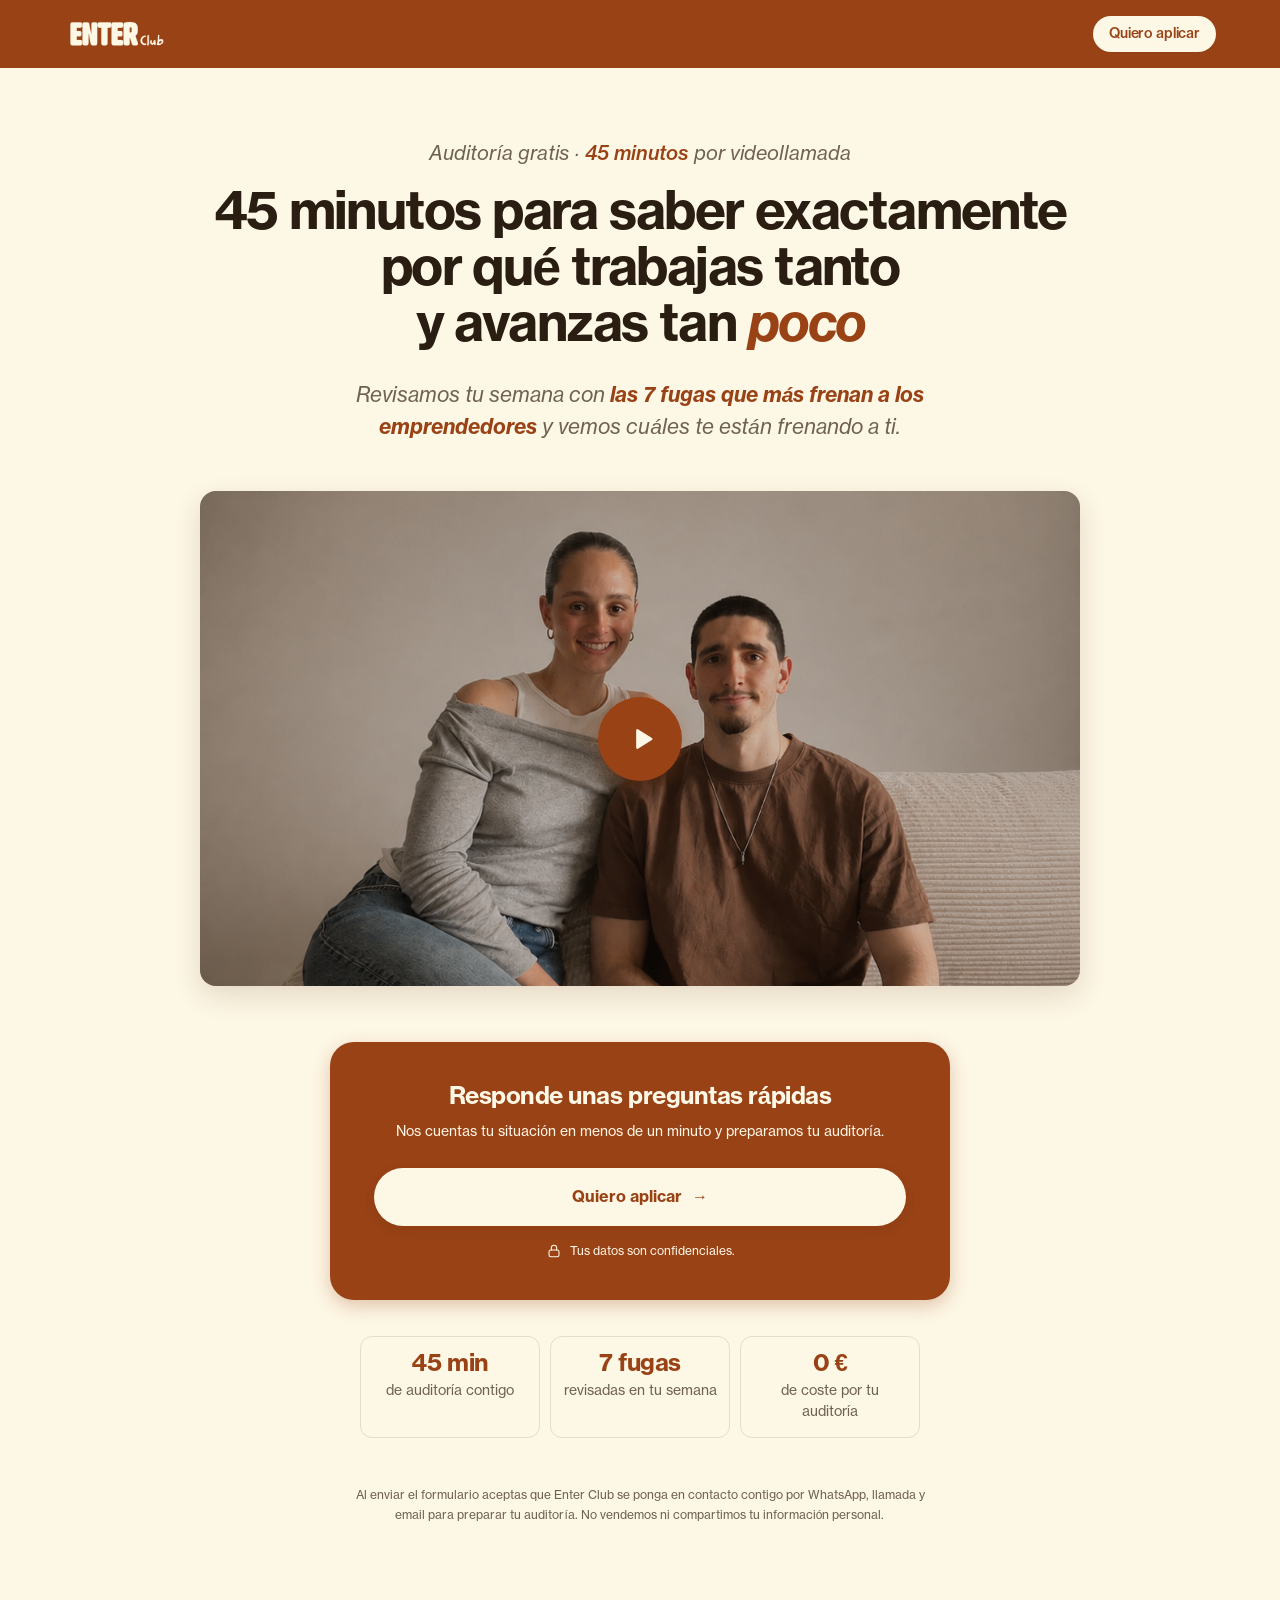
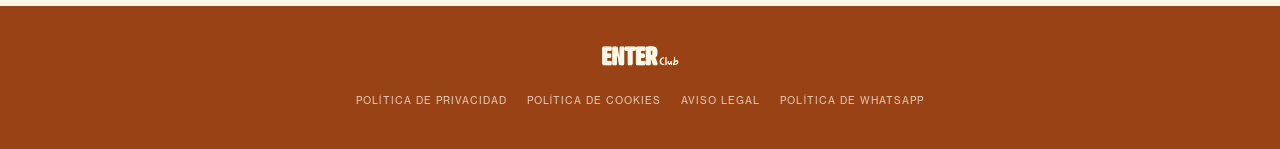
==== auditoria/index.html @ b3eb60d1 "Añadir landing de auditoría, página de gracias y política de WhatsApp - Botón «Auditoría» en la cabe" ====
<!DOCTYPE html>
<html lang="es">
<head>
<meta charset="utf-8">
<meta name="viewport" content="width=device-width, initial-scale=1">
<title>Auditoría gratuita de tu semana | Enter Club</title>
<meta name="description" content="45 minutos por videollamada para revisar tu semana y ver qué fugas te frenan.">
<meta name="robots" content="noindex">
<link rel="stylesheet" href="../css/styles.css">
  <!-- Meta Pixel Code -->
  <script>
  !function(f,b,e,v,n,t,s)
  {if(f.fbq)return;n=f.fbq=function(){n.callMethod?
  n.callMethod.apply(n,arguments):n.queue.push(arguments)};
  if(!f._fbq)f._fbq=n;n.push=n;n.loaded=!0;n.version='2.0';
  n.queue=[];t=b.createElement(e);t.async=!0;
  t.src=v;s=b.getElementsByTagName(e)[0];
  s.parentNode.insertBefore(t,s)}(window, document,'script',
  'https://connect.facebook.net/en_US/fbevents.js');
  fbq('init', '2051156148868420');
  fbq('track', 'PageView');
  </script>
  <noscript><img height="1" width="1" style="display:none"
  src="https://www.facebook.com/tr?id=2051156148868420&ev=PageView&noscript=1"
  /></noscript>
  <!-- End Meta Pixel Code -->
<style>
  body { background: #fdf7e5; }
  .au-btn { display: flex; align-items: center; justify-content: center; gap: 10px; width: 100%; box-sizing: border-box; min-height: 58px; padding: 14px 24px; border-radius: var(--radius-pill); background: #fdf7e5; color: #984216; font-family: var(--font-sans); font-weight: var(--fw-bold); font-size: var(--fs-base); text-decoration: none; box-shadow: var(--shadow-md); transition: transform var(--dur-base) var(--ease-out), box-shadow var(--dur-base) var(--ease-out); }
  .au-btn:hover { color: #984216; text-decoration: none; transform: translateY(-2px) scale(1.02); box-shadow: var(--shadow-lg); }
  .au-btn:active { transform: scale(0.97); }
  .au-stats { display: grid; grid-template-columns: 1fr; gap: 10px; }
  @media (min-width: 640px) { .au-stats { grid-template-columns: repeat(3, minmax(0, 1fr)); } }
  .au-foot a { color: var(--text-muted); text-decoration: none; }
  .au-foot a:hover { color: #984216; text-decoration: underline; text-underline-offset: 3px; }
</style>
</head>
<body>
<main style="font-family: var(--font-sans); color: var(--text-body); background: #fdf7e5; min-height: 100vh; overflow-x: hidden;">

  <div style="position: sticky; top: 0; z-index: 40; display: flex; align-items: center; justify-content: space-between; gap: 16px; padding: 12px clamp(20px,5vw,64px); background: #984216;">
    <img src="../assets/enter-club-logo-cream.png" alt="Enter Club" style="height: 44px; display: block; pointer-events: none; user-select: none;" draggable="false">
    <a id="cta-auditoria-cabecera" class="ec-cta btn-header" href="https://tally.so/r/Z92KMz" data-tally-cta>Quiero aplicar</a>
  </div>

  <div style="max-width: 880px; margin: 0 auto; padding: clamp(40px,7vw,72px) 20px 0; display: flex; flex-direction: column; align-items: center; text-align: center;">

    <p style="margin: 0; font-size: clamp(1rem, 2.6vw, 1.25rem); font-style: italic; line-height: 1.4; color: var(--text-muted);">Auditoría gratis · <span style="font-weight: var(--fw-medium); color: #984216;">45 minutos</span> por videollamada</p>

    <h1 style="max-width: 880px; margin: 16px 0 0; font-size: clamp(1.75rem, 5vw, 3.25rem); line-height: 1.08; font-weight: var(--fw-bold); letter-spacing: -0.03em; color: var(--text-strong); text-wrap: balance;"><span style="display: block;">45 minutos para saber exactamente</span><span style="display: block;">por qué trabajas tanto y avanzas tan <em style="font-style: italic; color: #984216;">poco</em></span></h1>

    <p style="max-width: 600px; margin: clamp(20px,3vw,28px) 0 0; font-size: clamp(1.0625rem, 2.6vw, 1.3125rem); font-style: italic; line-height: 1.5; color: var(--text-muted); text-wrap: pretty;">Revisamos tu semana con <span style="font-weight: var(--fw-bold); color: #984216;">las 7 fugas que más frenan a los emprendedores</span> y vemos cuáles te están frenando a ti.</p>

    <div id="video-auditoria" style="position: relative; width: 100%; aspect-ratio: 16 / 9; margin: clamp(32px,5vw,48px) 0 0; border-radius: var(--radius-lg); overflow: hidden; background: var(--cream-300); box-shadow: var(--shadow-lg);">
      <img src="../assets/delia-miguel.png" alt="" style="position: absolute; inset: 0; width: 100%; height: 100%; object-fit: cover;">
      <div style="position: absolute; inset: 0; display: flex; align-items: center; justify-content: center; background: rgba(42,29,18,0.25);">
        <span style="display: flex; align-items: center; justify-content: center; width: clamp(60px,10vw,84px); height: clamp(60px,10vw,84px); border-radius: 50%; background: #984216; box-shadow: var(--shadow-brand);">
          <svg width="28" height="28" viewBox="0 0 24 24" fill="#fdf7e5" style="margin-left: 3px;"><path d="M7 4.5v15a1 1 0 0 0 1.5.86l12-7.5a1 1 0 0 0 0-1.72l-12-7.5A1 1 0 0 0 7 4.5z"></path></svg>
        </span>
      </div>
    </div>

    <div id="cuestionario" style="width: 100%; max-width: 620px; box-sizing: border-box; margin: clamp(36px,5vw,56px) 0 0; padding: clamp(28px,5vw,40px) clamp(20px,5vw,44px); border-radius: var(--radius-xl); background: #984216; box-shadow: var(--shadow-brand);">
      <h2 style="margin: 0; font-size: clamp(1.25rem, 3.6vw, 1.5rem); line-height: 1.2; font-weight: var(--fw-bold); letter-spacing: var(--ls-tight); color: #fdf7e5;">Responde unas preguntas rápidas</h2>
      <p style="margin: 10px 0 24px; font-size: var(--fs-sm); line-height: var(--lh-relaxed); color: #fdf7e5; text-wrap: pretty;">Nos cuentas tu situación en menos de un minuto y preparamos tu auditoría.</p>
      <a id="cta-auditoria-cuestionario" class="au-btn" href="https://tally.so/r/Z92KMz" data-tally-cta>Quiero aplicar <span aria-hidden="true">→</span></a>
      <p style="display: flex; align-items: center; justify-content: center; gap: 8px; margin: 16px 0 0; font-size: var(--fs-xs); color: #fdf7e5;">
        <svg width="16" height="16" viewBox="0 0 24 24" fill="none" stroke="currentColor" stroke-width="1.6" stroke-linecap="round" stroke-linejoin="round" aria-hidden="true"><rect x="4.5" y="10.5" width="15" height="10" rx="2.5"></rect><path d="M8 10.5V7.5a4 4 0 0 1 8 0v3"></path></svg>
        Tus datos son confidenciales.
      </p>
    </div>

    <div class="au-stats" style="width: 100%; max-width: 560px; margin: clamp(24px,4vw,36px) 0 0;">
      <div style="padding: 14px 12px; border-radius: var(--radius-md); border: 1px solid var(--border-subtle);">
        <div style="font-size: 1.5rem; font-weight: var(--fw-bold); letter-spacing: var(--ls-tight); line-height: 1; color: #984216;">45 min</div>
        <div style="margin-top: 6px; font-size: var(--fs-sm); color: var(--text-muted);">de auditoría contigo</div>
      </div>
      <div style="padding: 14px 12px; border-radius: var(--radius-md); border: 1px solid var(--border-subtle);">
        <div style="font-size: 1.5rem; font-weight: var(--fw-bold); letter-spacing: var(--ls-tight); line-height: 1; color: #984216;">7 fugas</div>
        <div style="margin-top: 6px; font-size: var(--fs-sm); color: var(--text-muted);">revisadas en tu semana</div>
      </div>
      <div style="padding: 14px 12px; border-radius: var(--radius-md); border: 1px solid var(--border-subtle);">
        <div style="font-size: 1.5rem; font-weight: var(--fw-bold); letter-spacing: var(--ls-tight); line-height: 1; color: #984216;">0 €</div>
        <div style="margin-top: 6px; font-size: var(--fs-sm); color: var(--text-muted);">de coste por tu auditoría</div>
      </div>
    </div>

    <p style="max-width: 600px; margin: clamp(32px,5vw,48px) 0 0; font-size: var(--fs-xs); line-height: var(--lh-relaxed); color: var(--text-muted); text-wrap: pretty;">Al enviar el formulario aceptas que Enter Club se ponga en contacto contigo por WhatsApp, llamada y email para preparar tu auditoría. No vendemos ni compartimos tu información personal.</p>
  </div>

  <footer class="au-foot" style="margin: clamp(48px,8vw,80px) 0 0; padding: 32px 20px 40px; background: #984216; display: flex; flex-direction: column; align-items: center; gap: 20px;">
    <img src="../assets/enter-club-logo-cream.png" alt="Enter Club" style="height: 36px; display: block; pointer-events: none; user-select: none;" draggable="false">
    <nav style="display: flex; flex-wrap: wrap; justify-content: center; gap: 8px 20px; font-size: 10px; font-weight: var(--fw-regular); letter-spacing: 0.1em; opacity: 0.75; text-transform: uppercase;">
      <a href="../privacidad.html" style="color: #fdf7e5;">Política de privacidad</a>
      <a href="../cookies.html" style="color: #fdf7e5;">Política de cookies</a>
      <a href="../aviso-legal.html" style="color: #fdf7e5;">Aviso legal</a>
      <a href="../politica-whatsapp.html" style="color: #fdf7e5;">Política de WhatsApp</a>
    </nav>
  </footer>
</main>
<script>
  (function () {
    var keys = ['utm_source', 'utm_medium', 'utm_campaign', 'utm_content'];
    var src = new URLSearchParams(window.location.search);
    document.querySelectorAll('a[data-tally-cta]').forEach(function (a) {
      var url = new URL(a.getAttribute('href'));
      keys.forEach(function (k) { if (src.get(k)) url.searchParams.set(k, src.get(k)); });
      a.href = url.toString();
    });
  })();
</script>
</body>
</html>
---- css/styles.css ----
/* Enter Club — hoja de estilos única (tokens + base + página) */

/* Enter Club — Webfonts
   Neue Haas Grotesk Text (Trial). One family, weights 400/500/700 + italics.
   Body = Roman (400). Titles = Bold (700), per-section weight. */

@font-face {
  font-family: "Neue Haas Grotesk Text";
  src: url("../assets/fonts/NeueHaasGrotText-55Roman.otf") format("opentype");
  font-weight: 400;
  font-style: normal;
  font-display: swap;
}
@font-face {
  font-family: "Neue Haas Grotesk Text";
  src: url("../assets/fonts/NeueHaasGrotText-56Italic.otf") format("opentype");
  font-weight: 400;
  font-style: italic;
  font-display: swap;
}
@font-face {
  font-family: "Neue Haas Grotesk Text";
  src: url("../assets/fonts/NeueHaasGrotText-65Medium.otf") format("opentype");
  font-weight: 500;
  font-style: normal;
  font-display: swap;
}
@font-face {
  font-family: "Neue Haas Grotesk Text";
  src: url("../assets/fonts/NeueHaasGrotText-66MediumItalic.otf") format("opentype");
  font-weight: 500;
  font-style: italic;
  font-display: swap;
}
@font-face {
  font-family: "Neue Haas Grotesk Text";
  src: url("../assets/fonts/NeueHaasGrotText-75Bold.otf") format("opentype");
  font-weight: 700;
  font-style: normal;
  font-display: swap;
}
@font-face {
  font-family: "Neue Haas Grotesk Text";
  src: url("../assets/fonts/NeueHaasGrotText-76BoldItalic.otf") format("opentype");
  font-weight: 700;
  font-style: italic;
  font-display: swap;
}


/* Enter Club — Color tokens
   Primary  #984216  terracotta / rust  (brand, CTAs, headers)
   Secondary #fdf7e5 warm cream         (page surface, light text on dark)
   Tertiary #8e8b68  sage olive         (details, accents, muted)
*/

:root {
  /* ---- Brand ramp: terracotta ---- */
  --rust-900: #4d2009;
  --rust-800: #6b2e10;
  --rust-700: #803816;
  --rust-600: #984216; /* PRIMARY */
  --rust-500: #ad5126;
  --rust-400: #c4683f;
  --rust-300: #d98c66;
  --rust-200: #e8b69b;
  --rust-100: #f3d9c9;
  --rust-50:  #faeee5;

  /* ---- Cream ramp: warm paper ---- */
  --cream-50:  #fffdf8;
  --cream-100: #fdf7e5; /* SECONDARY */
  --cream-200: #f7edd2;
  --cream-300: #efe1bd;
  --cream-400: #e3d2a6;

  /* ---- Olive ramp: sage detail ---- */
  --olive-700: #5f5d44;
  --olive-600: #747253;
  --olive-500: #8e8b68; /* TERTIARY */
  --olive-400: #a5a283;
  --olive-300: #c2bfa6;
  --olive-200: #dcdac6;
  --olive-100: #ecead9;

  /* ---- Neutral / ink (warm-tinted) ---- */
  --ink-900: #2a1d12;
  --ink-700: #4a3a2c;
  --ink-500: #6f6253;
  --ink-300: #a89c8b;
  --ink-100: #e7e0d3;
  --white:   #ffffff;

  /* ---- Semantic — derived from terracota ramp ---- */
  --color-success: var(--rust-600);
  --color-warning: var(--rust-700);
  --color-danger:  var(--rust-800);
  --color-info:    var(--rust-500);

  /* ---- Semantic aliases ---- */
  --brand:            var(--rust-600);
  --brand-hover:      var(--rust-700);
  --brand-active:     var(--rust-800);
  --brand-soft:       var(--rust-50);
  --accent:           var(--olive-500);

  --bg-page:          var(--cream-100);
  --bg-page-alt:      var(--cream-200);
  --surface-card:     var(--cream-50);
  --surface-raised:   var(--white);
  --surface-inverse:  var(--rust-600);
  --surface-sunken:   var(--cream-200);

  --text-strong:      var(--ink-900);
  --text-body:        var(--ink-700);
  --text-muted:       var(--ink-500);
  --text-on-brand:    var(--cream-100);
  --text-on-accent:   var(--cream-50);
  --text-brand:       var(--rust-600);

  --border-subtle:    #e6ddc8;
  --border-default:   #d8cdb2;
  --border-strong:    var(--olive-400);
  --border-brand:     var(--rust-600);

  --focus-ring:       var(--rust-400);
}


/* Enter Club — Typography tokens
   One family for everything: Neue Haas Grotesk Text.
   Hierarchy is built from WEIGHT + SIZE, not different families.
   Body = Roman 400. Titles = Bold 700 (or Medium 500 for soft emphasis). */

:root {
  --font-sans: "Neue Haas Grotesk Text", "Helvetica Neue", Helvetica, Arial, sans-serif;
  /* The "ENTER club" wordmark uses a bespoke rounded display face — it is a
     locked logo asset, NOT a system font. Never set type in it. */
  --font-display: var(--font-sans);
  --font-body: var(--font-sans);

  /* Weights */
  --fw-regular: 400; /* @kind font */
  --fw-medium: 500; /* @kind font */
  --fw-bold: 700; /* @kind font */

  /* Type scale (1.250 major-third-ish, tuned) */
  --fs-display: 4.5rem;   /* 72px hero */
  --fs-h1: 3rem;          /* 48px */
  --fs-h2: 2.25rem;       /* 36px */
  --fs-h3: 1.625rem;      /* 26px */
  --fs-h4: 1.25rem;       /* 20px */
  --fs-lg: 1.125rem;      /* 18px lead */
  --fs-base: 1rem;        /* 16px body */
  --fs-sm: 0.875rem;      /* 14px */
  --fs-xs: 0.75rem;       /* 12px caption / overline */

  /* Line heights */
  --lh-tight: 1.04; /* @kind font */
  --lh-snug: 1.18; /* @kind font */
  --lh-normal: 1.5; /* @kind font */
  --lh-relaxed: 1.65; /* @kind font */

  /* Letter spacing */
  --ls-tight: -0.02em;    /* large bold titles @kind font */
  --ls-snug: -0.01em;     /* @kind font */
  --ls-normal: 0;         /* @kind font */
  --ls-wide: 0.04em;      /* overlines / small caps labels @kind font */
  --ls-wider: 0.12em;     /* eyebrow ALL-CAPS @kind font */

  /* Semantic roles */
  --text-display-weight: var(--fw-bold);
  --text-title-weight: var(--fw-bold);
  --text-body-weight: var(--fw-regular);
  --text-label-weight: var(--fw-medium);
}


/* Enter Club — Spacing, radius, shadow, motion tokens */

:root {
  /* Spacing scale (4px base) */
  --space-0: 0;
  --space-1: 0.25rem;  /* 4 */
  --space-2: 0.5rem;   /* 8 */
  --space-3: 0.75rem;  /* 12 */
  --space-4: 1rem;     /* 16 */
  --space-5: 1.5rem;   /* 24 */
  --space-6: 2rem;     /* 32 */
  --space-7: 3rem;     /* 48 */
  --space-8: 4rem;     /* 64 */
  --space-9: 6rem;     /* 96 */

  /* Radius — friendly, rounded but not pill-everywhere */
  --radius-xs: 4px;
  --radius-sm: 8px;
  --radius-md: 12px;
  --radius-lg: 16px;
  --radius-xl: 24px;
  --radius-pill: 999px;

  /* Borders */
  --border-width: 1px; /* @kind other */
  --border-width-strong: 1.5px; /* @kind other */

  /* Shadows — warm, soft, low-contrast (warm-tinted, never blue-grey) */
  --shadow-xs: 0 1px 2px rgba(77, 32, 9, 0.06);
  --shadow-sm: 0 1px 3px rgba(77, 32, 9, 0.08), 0 1px 2px rgba(77, 32, 9, 0.06);
  --shadow-md: 0 4px 12px rgba(77, 32, 9, 0.10);
  --shadow-lg: 0 10px 28px rgba(77, 32, 9, 0.14);
  --shadow-brand: 0 6px 18px rgba(152, 66, 22, 0.28);

  /* Motion */
  --ease-out: cubic-bezier(0.22, 1, 0.36, 1); /* @kind other */
  --ease-in-out: cubic-bezier(0.65, 0, 0.35, 1); /* @kind other */
  --dur-fast: 120ms; /* @kind other */
  --dur-base: 200ms; /* @kind other */
  --dur-slow: 320ms; /* @kind other */

  /* Layout */
  --container-max: 1200px; /* @kind other */
  --container-prose: 680px; /* @kind other */
}


/* Enter Club — Design System
   Global stylesheet entry. Consumers link THIS file only.
   Keep this as 

/* ---- Base ---- */
body {
  font-family: var(--font-body);
  font-weight: var(--fw-regular);
  font-size: var(--fs-base);
  line-height: var(--lh-normal);
  color: var(--text-body);
  background: var(--bg-page);
  -webkit-font-smoothing: antialiased;
  text-rendering: optimizeLegibility;
}

h1, h2, h3, h4 {
  font-family: var(--font-display);
  font-weight: var(--fw-bold);
  color: var(--text-strong);
  letter-spacing: var(--ls-tight);
  line-height: var(--lh-snug);
  margin: 0;
}

p { text-wrap: pretty; }

a { color: var(--text-brand); text-decoration: none; }
a:hover { text-decoration: underline; }

/* ---- Página ---- */
body { margin: 0; background: var(--bg-page); }
a { color: var(--text-brand); }
a:hover { color: var(--brand-hover); text-decoration: none; }
.ec-cta { transition: transform var(--dur-base) var(--ease-out), box-shadow var(--dur-base) var(--ease-out); }
.ec-cta:hover { transform: translateY(-2px) scale(1.03); box-shadow: var(--shadow-lg); }
a.ec-cta { display: inline-flex; align-items: center; justify-content: center; text-decoration: none; box-sizing: border-box; border: none; border-radius: var(--radius-pill); font-family: var(--font-sans); font-weight: 500; letter-spacing: var(--ls-snug); cursor: pointer; white-space: nowrap; }
a.ec-cta:hover { text-decoration: none; }
.btn-header { background: var(--cream-100); color: var(--text-brand); height: 36px; padding: 0 16px; font-size: var(--fs-sm); box-shadow: var(--shadow-xs); }
.btn-header:hover { color: var(--text-brand); }
a.btn-header-ghost { background: transparent; color: var(--text-on-brand); box-shadow: inset 0 0 0 1.5px var(--text-on-brand); }
a.btn-header-ghost:hover { color: var(--text-on-brand); box-shadow: inset 0 0 0 1.5px var(--text-on-brand), var(--shadow-lg); }
@media (max-width: 480px) { a.btn-header-ghost, #cta-cabecera { padding: 0 12px; font-size: 13px; } }
.btn-lg { background: var(--cream-100); color: var(--text-brand); height: 54px; padding: 0 32px; font-size: var(--fs-lg); box-shadow: var(--shadow-md); }
.btn-lg:hover { color: var(--text-brand); }
.btn-brand { background: var(--brand); color: var(--text-on-brand); height: 54px; padding: 0 32px; font-size: var(--fs-lg); box-shadow: var(--shadow-brand); }
.btn-brand:hover { color: var(--text-on-brand); }
.ec-gp { opacity: 0; visibility: hidden; transition: opacity 160ms ease, visibility 160ms; }
.ec-g:hover .ec-gp, .ec-g:focus-within .ec-gp { opacity: 1; visibility: visible; }
@media (max-width: 720px) { .ec-tl-row { grid-template-columns: 48px 1fr !important; column-gap: 16px !important; } .ec-tl-node { grid-column: 1 !important; } .ec-tl-text { grid-column: 2 !important; text-align: left !important; justify-self: start !important; } .ec-tl-line { left: 24px !important; } }
@keyframes ec-marquee { from { transform: translateX(0); } to { transform: translateX(-50%); } }
.ec-marquee { display: flex; width: max-content; gap: 14px; padding-left: 14px; animation: ec-marquee 70s linear infinite; }
@media (prefers-reduced-motion: reduce) { .ec-marquee { animation: none; } }
.ec-faq-btn { width: 100%; display: flex; align-items: center; justify-content: space-between; gap: 16px; background: transparent; border: none; text-align: left; padding: 24px 0; font-family: var(--font-sans); font-size: var(--fs-lg); font-weight: 700; color: var(--brand); cursor: pointer; }
.ec-faq-icon { flex: none; width: 32px; height: 32px; border-radius: 50%; border: 1.5px solid var(--brand); color: var(--brand); font-size: 16px; font-weight: 400; display: flex; align-items: center; justify-content: center; transition: transform var(--dur-base) var(--ease-out); }
.ec-faq-btn[aria-expanded="true"] .ec-faq-icon { transform: rotate(45deg); }
.ec-faq-panel { margin: 0; padding: 0 0 24px; font-size: var(--fs-base); line-height: var(--lh-relaxed); color: var(--text-body); }
.ec-faq-panel[hidden] { display: none; }
#cookie-banner:not([hidden]) { display: flex; }
#cookie-config:not([hidden]) { display: flex; }
.ec-ck-btn { border-radius: var(--radius-pill); height: 40px; padding: 0 18px; font-family: var(--font-sans); font-weight: 500; font-size: var(--fs-sm); cursor: pointer; border: 1.5px solid var(--brand); }
.ec-ck-btn.ghost { background: transparent; color: var(--brand); }
.ec-ck-btn.solid { background: var(--brand); color: var(--text-on-brand); }
.ec-switch { flex: none; width: 44px; height: 24px; border-radius: 12px; border: none; padding: 0; background: #cfc6b4; position: relative; cursor: pointer; transition: background var(--dur-base) var(--ease-out); }
.ec-switch::after { content: ""; position: absolute; top: 2px; left: 2px; width: 20px; height: 20px; border-radius: 50%; background: #fff; transition: transform var(--dur-base) var(--ease-out); }
.ec-switch[aria-checked="true"] { background: var(--brand); }
.ec-switch[aria-checked="true"]::after { transform: translateX(20px); }
/* ---- Páginas legales ---- */
.legal-content h1 { font-size: 2rem; font-weight: var(--fw-bold); color: var(--brand); letter-spacing: var(--ls-tight); margin: 0 0 24px; }
.legal-content h2 { font-size: var(--fs-h3); font-weight: var(--fw-bold); color: var(--text-strong); margin: 32px 0 12px; }
.legal-content p { font-size: var(--fs-base); line-height: var(--lh-relaxed); color: var(--text-body); margin: 0 0 14px; }
.legal-content ul { margin: 0 0 14px; padding-left: 22px; }
.legal-content li { font-size: var(--fs-base); line-height: var(--lh-relaxed); color: var(--text-body); margin: 0 0 8px; }
.legal-content table { width: 100%; border-collapse: collapse; margin: 0 0 20px; font-size: var(--fs-sm); }
.legal-content th, .legal-content td { border: 1px solid var(--border-subtle); padding: 8px 10px; text-align: left; color: var(--text-body); }
.legal-content th { background: var(--surface-sunken); color: var(--text-strong); }
.legal-content strong { color: var(--text-strong); }
.legal-content a { color: var(--brand); }
.legal-content a:hover { color: var(--brand-hover); }
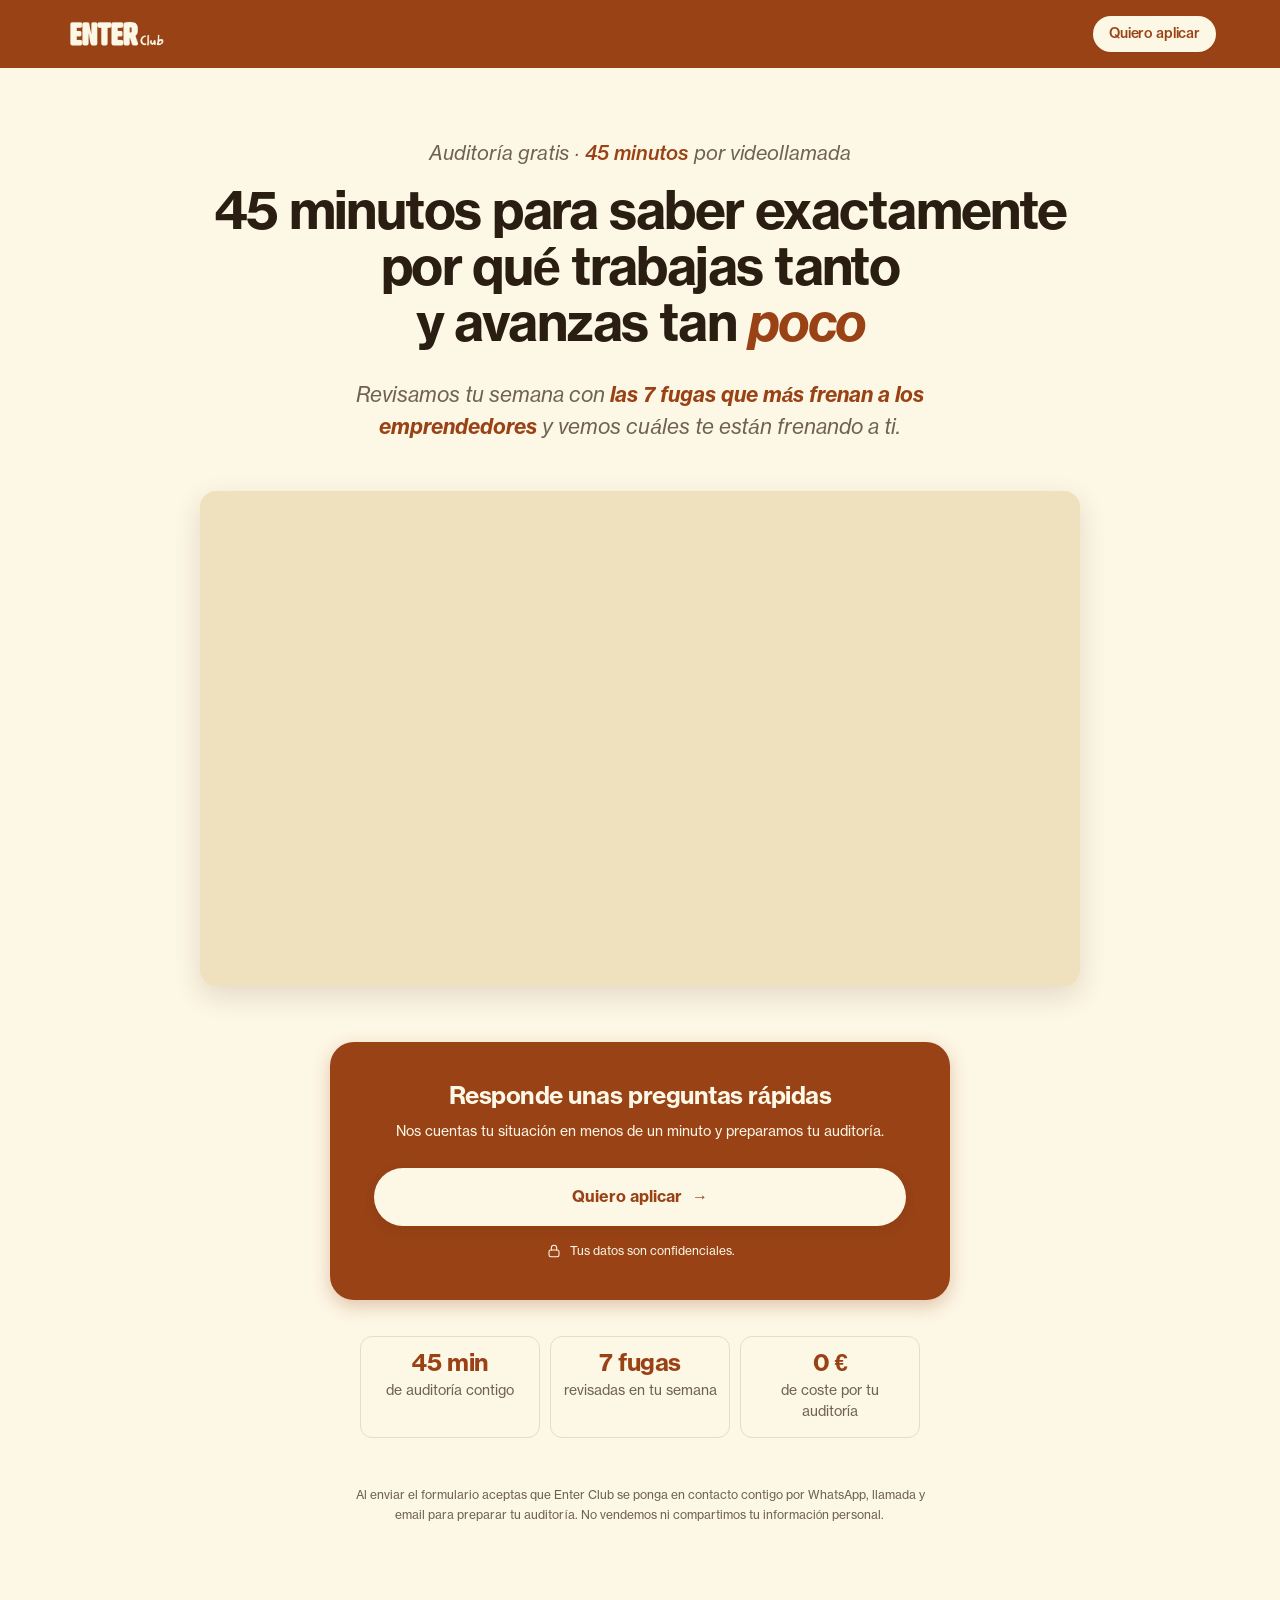
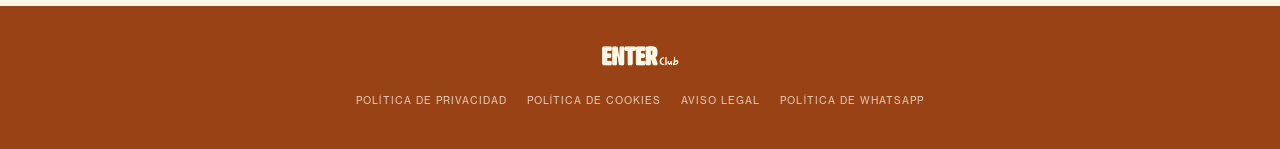
==== commit c62ebef4: "Sustituir la portada provisional de /auditoria por el vídeo de Bunny - Reproductor de Bunny en la ca" ====
--- a/auditoria/index.html
+++ b/auditoria/index.html
@@ -52,12 +52,7 @@
     <p style="max-width: 600px; margin: clamp(20px,3vw,28px) 0 0; font-size: clamp(1.0625rem, 2.6vw, 1.3125rem); font-style: italic; line-height: 1.5; color: var(--text-muted); text-wrap: pretty;">Revisamos tu semana con <span style="font-weight: var(--fw-bold); color: #984216;">las 7 fugas que más frenan a los emprendedores</span> y vemos cuáles te están frenando a ti.</p>
 
     <div id="video-auditoria" style="position: relative; width: 100%; aspect-ratio: 16 / 9; margin: clamp(32px,5vw,48px) 0 0; border-radius: var(--radius-lg); overflow: hidden; background: var(--cream-300); box-shadow: var(--shadow-lg);">
-      <img src="../assets/delia-miguel.png" alt="" style="position: absolute; inset: 0; width: 100%; height: 100%; object-fit: cover;">
-      <div style="position: absolute; inset: 0; display: flex; align-items: center; justify-content: center; background: rgba(42,29,18,0.25);">
-        <span style="display: flex; align-items: center; justify-content: center; width: clamp(60px,10vw,84px); height: clamp(60px,10vw,84px); border-radius: 50%; background: #984216; box-shadow: var(--shadow-brand);">
-          <svg width="28" height="28" viewBox="0 0 24 24" fill="#fdf7e5" style="margin-left: 3px;"><path d="M7 4.5v15a1 1 0 0 0 1.5.86l12-7.5a1 1 0 0 0 0-1.72l-12-7.5A1 1 0 0 0 7 4.5z"></path></svg>
-        </span>
-      </div>
+      <iframe src="https://player.mediadelivery.net/embed/824649/1fa77e8b-e14e-44ba-9324-0e7df331a111?autoplay=false&loop=false&muted=false&preload=true&responsive=true" title="Vídeo: auditoría gratuita de Enter Club" loading="lazy" style="border: 0; position: absolute; top: 0; left: 0; width: 100%; height: 100%;" allow="accelerometer;gyroscope;autoplay;encrypted-media;picture-in-picture;fullscreen;" allowfullscreen="true"></iframe>
     </div>
 
     <div id="cuestionario" style="width: 100%; max-width: 620px; box-sizing: border-box; margin: clamp(36px,5vw,56px) 0 0; padding: clamp(28px,5vw,40px) clamp(20px,5vw,44px); border-radius: var(--radius-xl); background: #984216; box-shadow: var(--shadow-brand);">
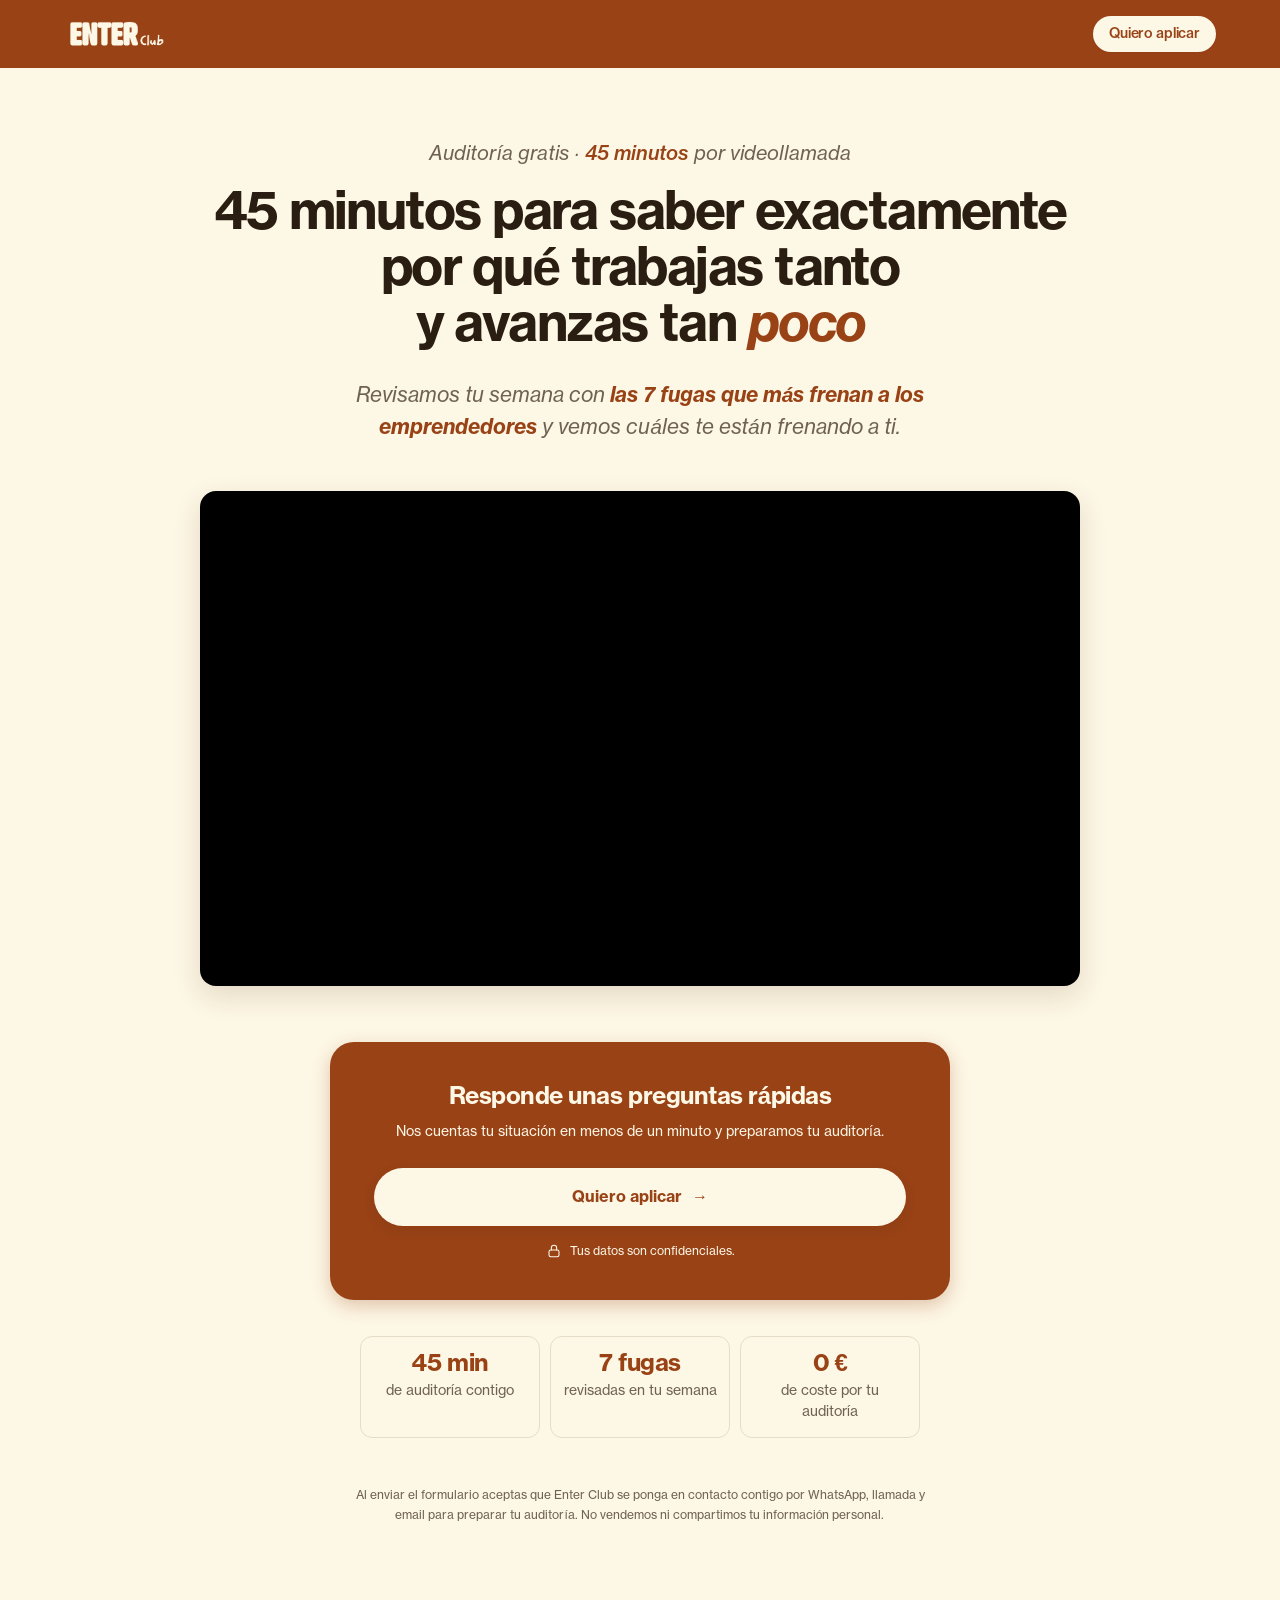
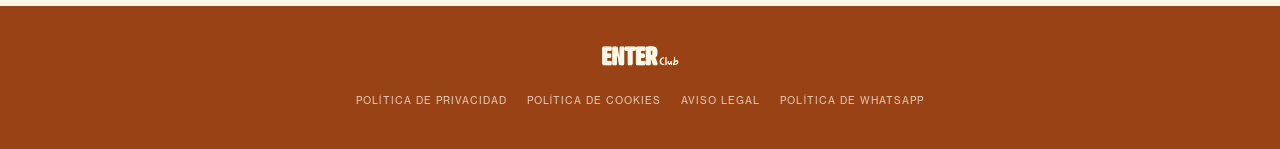
==== commit 74730d91: "Ajustar la caja del vídeo de /auditoria a 16:9 exacto - Caja con padding-top 56.25% en lugar de aspe" ====
--- a/auditoria/index.html
+++ b/auditoria/index.html
@@ -51,8 +51,8 @@
 
     <p style="max-width: 600px; margin: clamp(20px,3vw,28px) 0 0; font-size: clamp(1.0625rem, 2.6vw, 1.3125rem); font-style: italic; line-height: 1.5; color: var(--text-muted); text-wrap: pretty;">Revisamos tu semana con <span style="font-weight: var(--fw-bold); color: #984216;">las 7 fugas que más frenan a los emprendedores</span> y vemos cuáles te están frenando a ti.</p>
 
-    <div id="video-auditoria" style="position: relative; width: 100%; aspect-ratio: 16 / 9; margin: clamp(32px,5vw,48px) 0 0; border-radius: var(--radius-lg); overflow: hidden; background: var(--cream-300); box-shadow: var(--shadow-lg);">
-      <iframe src="https://player.mediadelivery.net/embed/824649/1fa77e8b-e14e-44ba-9324-0e7df331a111?autoplay=false&loop=false&muted=false&preload=true&responsive=true" title="Vídeo: auditoría gratuita de Enter Club" loading="lazy" style="border: 0; position: absolute; top: 0; left: 0; width: 100%; height: 100%;" allow="accelerometer;gyroscope;autoplay;encrypted-media;picture-in-picture;fullscreen;" allowfullscreen="true"></iframe>
+    <div id="video-auditoria" style="position: relative; flex: none; align-self: stretch; width: 100%; height: 0; padding: 56.25% 0 0; margin: clamp(32px,5vw,48px) 0 0; border-radius: var(--radius-lg); overflow: hidden; isolation: isolate; transform: translateZ(0); background: #000; box-shadow: var(--shadow-lg);">
+      <iframe src="https://player.mediadelivery.net/embed/824649/1fa77e8b-e14e-44ba-9324-0e7df331a111?autoplay=false&loop=false&muted=false&preload=true&responsive=true" title="Vídeo: auditoría gratuita de Enter Club" loading="lazy" style="display: block; border: 0; margin: 0; padding: 0; position: absolute; top: 0; left: 0; right: 0; bottom: 0; width: 100%; height: 100%; border-radius: inherit;" allow="accelerometer;gyroscope;autoplay;encrypted-media;picture-in-picture;fullscreen;" allowfullscreen="true"></iframe>
     </div>
 
     <div id="cuestionario" style="width: 100%; max-width: 620px; box-sizing: border-box; margin: clamp(36px,5vw,56px) 0 0; padding: clamp(28px,5vw,40px) clamp(20px,5vw,44px); border-radius: var(--radius-xl); background: #984216; box-shadow: var(--shadow-brand);">
